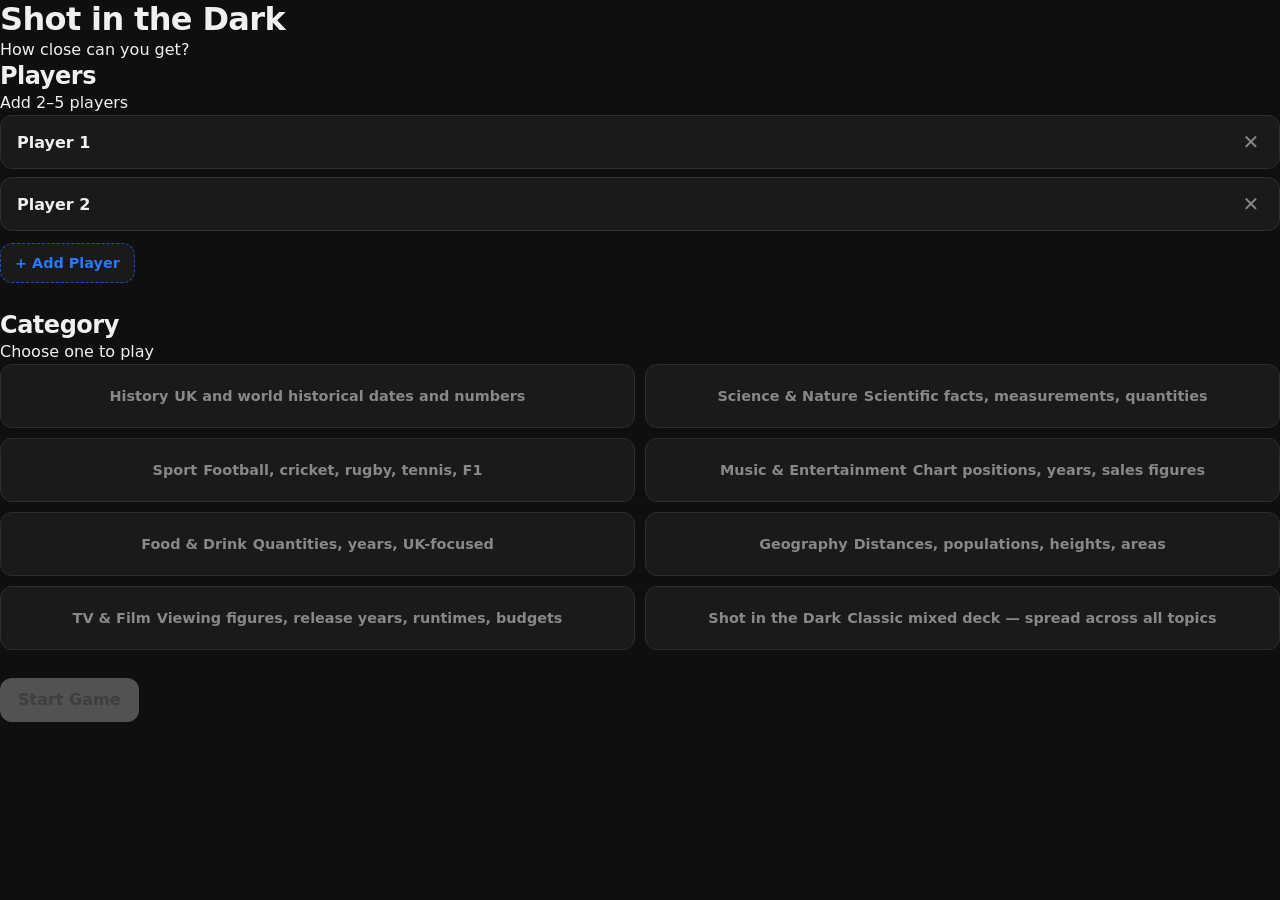
==== game.html @ 4a83808b "Initial build: Shot in the Dark game with 500 questions" ====
<!DOCTYPE html>
<html lang="en-GB">
<head>
  <meta charset="UTF-8">
  <meta name="viewport" content="width=device-width, initial-scale=1.0">
  <title>Shot in the Dark</title>
  <link rel="stylesheet" href="css/style.css">
</head>
<body>

  <!-- Top bar -->
  <header id="game-topbar" class="game-header">
    <span id="category-badge" class="category-badge"></span>
    <button id="end-btn" type="button" class="end-btn">End Game</button>
  </header>

  <main id="game-screen" class="game-main">

    <!-- Question area -->
    <section class="question-section">
      <p id="question-counter" class="question-counter">Question 1</p>
      <p id="question-text" class="question-text"></p>
    </section>

    <!-- Reveal -->
    <div class="reveal-area">
      <button id="reveal-btn" type="button" class="reveal-btn">Reveal Answer</button>
      <div id="answer-display" class="answer-display hidden">
        <span class="answer-label">Answer:</span>
        <span id="answer-value" class="answer-value"></span>
      </div>
    </div>

    <!-- Player score cards -->
    <section class="scores-section">
      <h2 class="scores-heading">Scores</h2>
      <div id="player-scores"></div>
    </section>

    <!-- Next question -->
    <div class="next-area">
      <button id="next-btn" type="button" class="next-btn hidden">Next Question</button>
    </div>

  </main>

  <!-- End Game modal / end screen -->
  <div id="end-screen" class="end-screen hidden" role="dialog" aria-modal="true" aria-labelledby="end-title">
    <div class="end-screen-inner">
      <h2 id="end-title" class="end-title">Final Scores</h2>
      <ol id="final-scores" class="final-scores"></ol>
      <div class="end-actions">
        <button id="play-again-btn" type="button" class="play-again-btn">Play Again</button>
        <button id="home-btn" type="button" class="home-btn">Home</button>
      </div>
    </div>
  </div>

  <script src="js/game.js"></script>
</body>
</html>
---- css/style.css ----
/* ============================================================
   Shot in the Dark — style.css
   Accent: electric blue #2979ff
   ============================================================ */

/* --- Reset & base ----------------------------------------- */

*, *::before, *::after {
  box-sizing: border-box;
  margin: 0;
  padding: 0;
}

:root {
  --bg:          #0f0f0f;
  --surface:     #1a1a1a;
  --surface-2:   #242424;
  --border:      #2e2e2e;
  --accent:      #2979ff;
  --accent-dim:  #1a4fbd;
  --accent-glow: rgba(41, 121, 255, 0.25);
  --text:        #f0f0f0;
  --text-muted:  #888;
  --danger:      #ff4444;
  --success:     #22c55e;
  --radius-sm:   8px;
  --radius-md:   12px;
  --radius-lg:   16px;
  --radius-pill: 999px;
  --font:        system-ui, -apple-system, 'Segoe UI', sans-serif;
}

html {
  font-size: 16px;
  -webkit-text-size-adjust: 100%;
}

body {
  background: var(--bg);
  color: var(--text);
  font-family: var(--font);
  line-height: 1.5;
  min-height: 100dvh;
  padding: 0 0 env(safe-area-inset-bottom);
}

h1, h2, h3 {
  line-height: 1.2;
  font-weight: 800;
  letter-spacing: -0.02em;
}

/* --- Layout wrapper --------------------------------------- */

.screen {
  max-width: 480px;
  margin: 0 auto;
  padding: 20px 16px 40px;
}

/* --- Typography ------------------------------------------- */

.page-title {
  font-size: 2rem;
  text-align: center;
  margin-bottom: 4px;
}

.page-subtitle {
  color: var(--text-muted);
  text-align: center;
  font-size: 0.9rem;
  margin-bottom: 28px;
}

.section-label {
  font-size: 0.75rem;
  font-weight: 700;
  letter-spacing: 0.1em;
  text-transform: uppercase;
  color: var(--text-muted);
  margin-bottom: 10px;
}

/* --- Buttons (base) --------------------------------------- */

button {
  display: inline-flex;
  align-items: center;
  justify-content: center;
  gap: 6px;
  border: none;
  cursor: pointer;
  font-family: var(--font);
  font-weight: 700;
  font-size: 1rem;
  border-radius: var(--radius-md);
  min-height: 44px;
  padding: 0 18px;
  transition: opacity 0.15s, background 0.15s, transform 0.1s;
  -webkit-tap-highlight-color: transparent;
  user-select: none;
}

button:active {
  transform: scale(0.96);
}

/* Primary — accent fill */
.btn-primary {
  background: var(--accent);
  color: #fff;
  width: 100%;
  font-size: 1.1rem;
  min-height: 52px;
  border-radius: var(--radius-lg);
  box-shadow: 0 0 16px var(--accent-glow);
}

.btn-primary:hover {
  background: #4a8fff;
}

.btn-primary:disabled {
  background: var(--surface-2);
  color: var(--text-muted);
  box-shadow: none;
  cursor: not-allowed;
}

.btn-primary:disabled:active {
  transform: none;
}

/* Secondary — outlined / ghost */
.btn-secondary {
  background: var(--surface-2);
  color: var(--text-muted);
  border: 1px solid var(--border);
}

.btn-secondary:hover {
  color: var(--text);
  border-color: #555;
}

/* Danger ghost */
.btn-danger {
  background: transparent;
  color: var(--text-muted);
  border: 1px solid var(--border);
  font-size: 1.1rem;
  min-width: 44px;
  padding: 0 10px;
}

.btn-danger:hover {
  color: var(--danger);
  border-color: var(--danger);
}

/* ============================================================
   HOME SCREEN
   ============================================================ */

/* --- Players section -------------------------------------- */

#player-list {
  display: flex;
  flex-direction: column;
  gap: 8px;
  margin-bottom: 12px;
}

.player-card {
  display: flex;
  align-items: center;
  gap: 8px;
  background: var(--surface);
  border: 1px solid var(--border);
  border-radius: var(--radius-md);
  padding: 8px 10px;
}

.player-name-input {
  flex: 1;
  background: transparent;
  border: none;
  outline: none;
  color: var(--text);
  font-family: var(--font);
  font-size: 1rem;
  font-weight: 600;
  min-height: 36px;
  padding: 4px 6px;
  border-radius: var(--radius-sm);
  caret-color: var(--accent);
}

.player-name-input::placeholder {
  color: var(--text-muted);
  font-weight: 400;
}

.player-name-input:focus {
  background: var(--surface-2);
}

.remove-player-btn {
  background: transparent;
  border: none;
  color: var(--text-muted);
  font-size: 1.25rem;
  min-height: 36px;
  min-width: 36px;
  border-radius: var(--radius-sm);
  padding: 0;
  line-height: 1;
}

.remove-player-btn:hover {
  color: var(--danger);
}

#add-player-btn {
  align-self: flex-start;
  background: var(--surface);
  color: var(--accent);
  border: 1px dashed var(--accent-dim);
  border-radius: var(--radius-md);
  font-size: 0.9rem;
  min-height: 40px;
  padding: 0 14px;
  margin-bottom: 28px;
}

#add-player-btn:hover {
  background: var(--accent-glow);
  border-style: solid;
}

/* --- Category grid ---------------------------------------- */

#category-grid {
  display: grid;
  grid-template-columns: 1fr 1fr;
  gap: 10px;
  margin-bottom: 28px;
}

.category-card {
  background: var(--surface);
  border: 1px solid var(--border);
  border-radius: var(--radius-md);
  padding: 14px 12px;
  cursor: pointer;
  text-align: center;
  transition: border-color 0.15s, background 0.15s, box-shadow 0.15s;
  -webkit-tap-highlight-color: transparent;
  user-select: none;
  min-height: 64px;
  display: flex;
  align-items: center;
  justify-content: center;
}

.category-card span {
  font-size: 0.9rem;
  font-weight: 700;
  color: var(--text-muted);
  line-height: 1.3;
}

.category-card:hover {
  border-color: #444;
  background: var(--surface-2);
}

.category-card:hover span {
  color: var(--text);
}

.category-card.active {
  border-color: var(--accent);
  background: rgba(41, 121, 255, 0.12);
  box-shadow: 0 0 0 1px var(--accent), 0 0 12px var(--accent-glow);
}

.category-card.active span {
  color: var(--text);
}

/* --- Start button ----------------------------------------- */

#start-btn {
  /* uses .btn-primary */
}

/* ============================================================
   GAME SCREEN
   ============================================================ */

/* --- Top bar ---------------------------------------------- */

#game-topbar {
  display: flex;
  align-items: center;
  justify-content: space-between;
  margin-bottom: 20px;
  gap: 12px;
}

#category-badge {
  background: var(--surface-2);
  border: 1px solid var(--border);
  border-radius: var(--radius-pill);
  padding: 5px 14px;
  font-size: 0.78rem;
  font-weight: 700;
  letter-spacing: 0.08em;
  text-transform: uppercase;
  color: var(--accent);
  white-space: nowrap;
}

#end-btn {
  background: transparent;
  color: var(--text-muted);
  border: 1px solid var(--border);
  font-size: 0.85rem;
  font-weight: 600;
  min-height: 36px;
  padding: 0 14px;
  border-radius: var(--radius-pill);
}

#end-btn:hover {
  color: var(--danger);
  border-color: var(--danger);
}

/* --- Question area ---------------------------------------- */

#question-counter {
  text-align: center;
  font-size: 0.8rem;
  color: var(--text-muted);
  font-weight: 600;
  letter-spacing: 0.06em;
  text-transform: uppercase;
  margin-bottom: 16px;
}

#question-text {
  font-size: 1.45rem;
  font-weight: 800;
  text-align: center;
  line-height: 1.3;
  margin-bottom: 28px;
  color: var(--text);
}

/* --- Reveal button & answer ------------------------------- */

#reveal-btn {
  /* uses .btn-primary */
  margin-bottom: 20px;
}

#answer-display {
  text-align: center;
  margin-bottom: 24px;
  padding: 20px 16px;
  background: var(--surface);
  border: 1px solid var(--accent);
  border-radius: var(--radius-lg);
  box-shadow: 0 0 20px var(--accent-glow);
}

#answer-display .answer-number {
  font-size: 3rem;
  font-weight: 900;
  color: var(--accent);
  letter-spacing: -0.03em;
  line-height: 1;
}

#answer-display .answer-unit {
  font-size: 1rem;
  color: var(--text-muted);
  margin-top: 4px;
}

/* --- Score cards ------------------------------------------ */

#player-scores {
  display: flex;
  flex-direction: column;
  gap: 8px;
  margin-bottom: 20px;
}

.score-card {
  display: flex;
  align-items: center;
  gap: 10px;
  background: var(--surface);
  border: 1px solid var(--border);
  border-radius: var(--radius-md);
  padding: 10px 12px;
  min-height: 56px;
}

.player-label {
  flex: 1;
  font-size: 0.95rem;
  font-weight: 700;
  color: var(--text);
  overflow: hidden;
  text-overflow: ellipsis;
  white-space: nowrap;
}

.score-value {
  font-size: 1.2rem;
  font-weight: 900;
  color: var(--text);
  min-width: 28px;
  text-align: center;
}

.score-minus,
.score-plus {
  min-width: 44px;
  min-height: 44px;
  border-radius: 50%;
  font-size: 1.3rem;
  font-weight: 700;
  padding: 0;
  line-height: 1;
}

.score-minus {
  background: var(--surface-2);
  color: var(--text-muted);
  border: 1px solid var(--border);
}

.score-minus:hover {
  color: var(--danger);
  border-color: var(--danger);
}

.score-plus {
  background: var(--accent);
  color: #fff;
  border: none;
  box-shadow: 0 0 8px var(--accent-glow);
}

.score-plus:hover {
  background: #4a8fff;
}

/* --- Next button ------------------------------------------ */

#next-btn {
  /* uses .btn-primary */
}

/* ============================================================
   END SCREEN / RESULTS
   ============================================================ */

#end-screen {
  padding: 20px 16px;
}

.results-list {
  display: flex;
  flex-direction: column;
  gap: 10px;
  margin-bottom: 28px;
}

.result-card {
  display: flex;
  align-items: center;
  gap: 12px;
  background: var(--surface);
  border: 1px solid var(--border);
  border-radius: var(--radius-md);
  padding: 12px 14px;
}

.result-rank {
  font-size: 1.1rem;
  font-weight: 900;
  color: var(--text-muted);
  min-width: 28px;
}

.result-card.winner {
  border-color: var(--accent);
  background: rgba(41, 121, 255, 0.1);
  box-shadow: 0 0 14px var(--accent-glow);
}

.result-card.winner .result-rank {
  color: var(--accent);
}

.result-name {
  flex: 1;
  font-size: 1rem;
  font-weight: 700;
}

.result-score {
  font-size: 1.3rem;
  font-weight: 900;
  color: var(--text);
}

.result-card.winner .result-score {
  color: var(--accent);
}

.end-actions {
  display: flex;
  flex-direction: column;
  gap: 10px;
}

/* ============================================================
   UTILITY / STATE HELPERS
   ============================================================ */

.hidden {
  display: none !important;
}

.text-muted {
  color: var(--text-muted);
}

/* ============================================================
   DESKTOP BUMP
   ============================================================ */

@media (min-width: 520px) {
  .screen {
    padding: 32px 24px 48px;
  }

  .page-title {
    font-size: 2.4rem;
  }

  #question-text {
    font-size: 1.65rem;
  }

  #answer-display .answer-number {
    font-size: 3.6rem;
  }
}
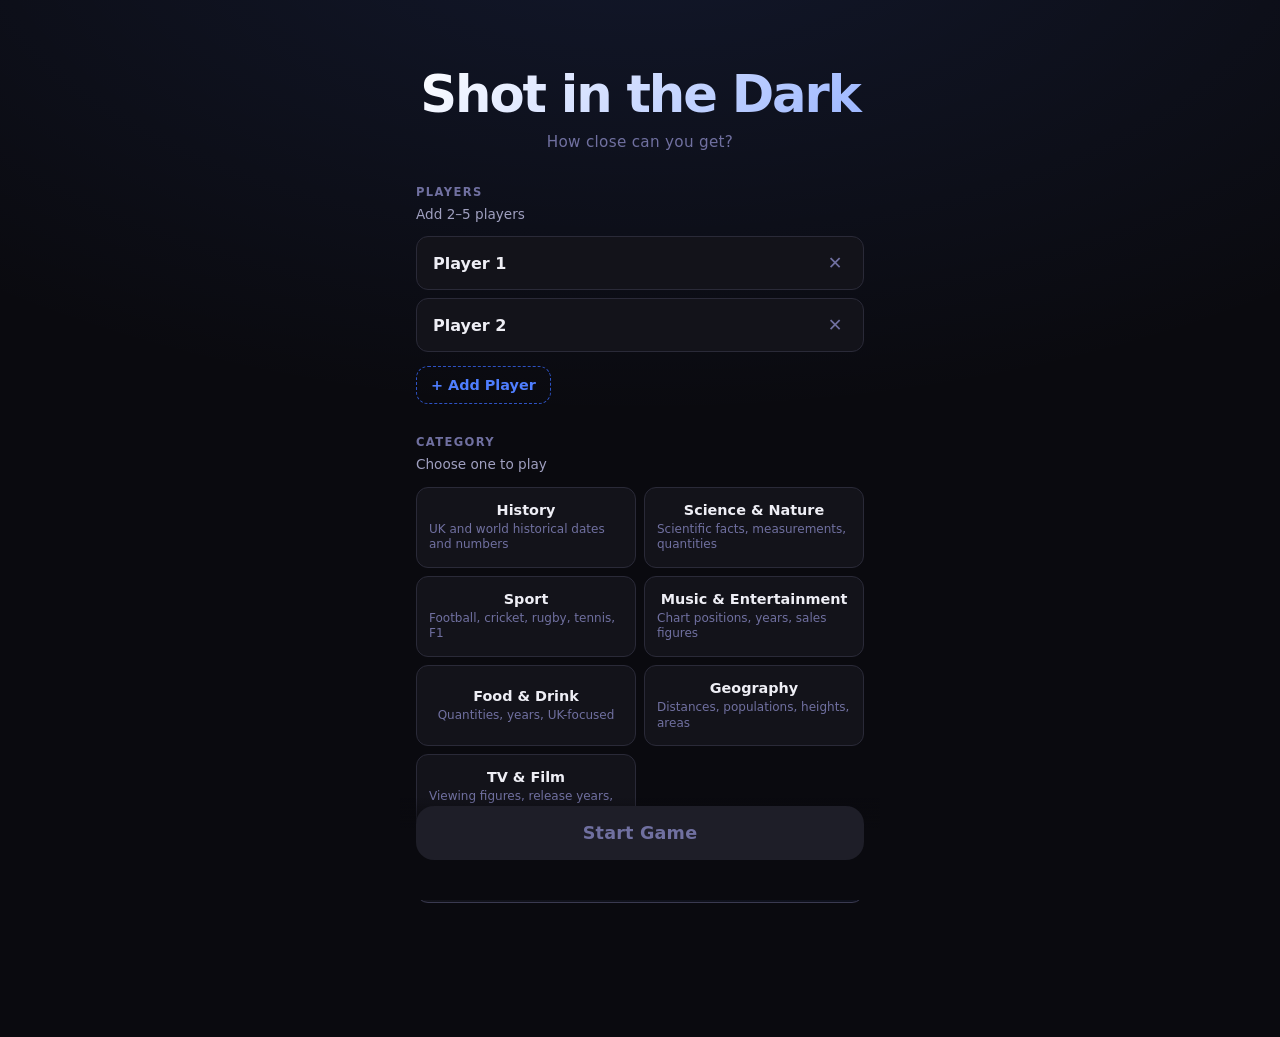
==== commit 891353bb: "Add 500 mixed questions, UI improvements, offline service worker" ====
--- a/game.html
+++ b/game.html
@@ -57,5 +57,8 @@
   </div>
 
   <script src="js/game.js"></script>
+  <script>
+    if ('serviceWorker' in navigator) navigator.serviceWorker.register('./sw.js');
+  </script>
 </body>
 </html>
--- a/css/style.css
+++ b/css/style.css
@@ -1,6 +1,5 @@
 /* ============================================================
    Shot in the Dark — style.css
-   Accent: electric blue #2979ff
    ============================================================ */
 
 /* --- Reset & base ----------------------------------------- */
@@ -12,20 +11,23 @@
 }
 
 :root {
-  --bg:          #0f0f0f;
-  --surface:     #1a1a1a;
-  --surface-2:   #242424;
-  --border:      #2e2e2e;
-  --accent:      #2979ff;
-  --accent-dim:  #1a4fbd;
-  --accent-glow: rgba(41, 121, 255, 0.25);
-  --text:        #f0f0f0;
-  --text-muted:  #888;
-  --danger:      #ff4444;
-  --success:     #22c55e;
+  --bg:          #0a0a0f;
+  --surface:     #13131a;
+  --surface-2:   #1e1e28;
+  --border:      #2a2a38;
+  --border-mid:  #3a3a50;
+  --accent:      #4f7eff;
+  --accent-dim:  #2d52c4;
+  --accent-glow: rgba(79, 126, 255, 0.22);
+  --accent-glow-strong: rgba(79, 126, 255, 0.4);
+  --text:        #eeeef5;
+  --text-muted:  #7070a0;
+  --text-soft:   #a0a0c0;
+  --danger:      #ff5555;
+  --gold:        #f5c542;
   --radius-sm:   8px;
   --radius-md:   12px;
-  --radius-lg:   16px;
+  --radius-lg:   18px;
   --radius-pill: 999px;
   --font:        system-ui, -apple-system, 'Segoe UI', sans-serif;
 }
@@ -41,7 +43,7 @@
   font-family: var(--font);
   line-height: 1.5;
   min-height: 100dvh;
-  padding: 0 0 env(safe-area-inset-bottom);
+  background-image: radial-gradient(ellipse 80% 50% at 50% -10%, rgba(79, 126, 255, 0.12), transparent);
 }
 
 h1, h2, h3 {
@@ -50,36 +52,10 @@
   letter-spacing: -0.02em;
 }
 
-/* --- Layout wrapper --------------------------------------- */
-
-.screen {
-  max-width: 480px;
-  margin: 0 auto;
-  padding: 20px 16px 40px;
-}
-
-/* --- Typography ------------------------------------------- */
-
-.page-title {
-  font-size: 2rem;
-  text-align: center;
-  margin-bottom: 4px;
-}
-
-.page-subtitle {
-  color: var(--text-muted);
-  text-align: center;
-  font-size: 0.9rem;
-  margin-bottom: 28px;
-}
-
-.section-label {
-  font-size: 0.75rem;
-  font-weight: 700;
-  letter-spacing: 0.1em;
-  text-transform: uppercase;
-  color: var(--text-muted);
-  margin-bottom: 10px;
+/* --- Utility ---------------------------------------------- */
+
+.hidden {
+  display: none !important;
 }
 
 /* --- Buttons (base) --------------------------------------- */
@@ -97,7 +73,7 @@
   border-radius: var(--radius-md);
   min-height: 44px;
   padding: 0 18px;
-  transition: opacity 0.15s, background 0.15s, transform 0.1s;
+  transition: background 0.15s, border-color 0.15s, box-shadow 0.15s, transform 0.1s, opacity 0.15s;
   -webkit-tap-highlight-color: transparent;
   user-select: none;
 }
@@ -112,13 +88,15 @@
   color: #fff;
   width: 100%;
   font-size: 1.1rem;
-  min-height: 52px;
+  min-height: 54px;
   border-radius: var(--radius-lg);
-  box-shadow: 0 0 16px var(--accent-glow);
+  box-shadow: 0 4px 24px var(--accent-glow-strong);
+  letter-spacing: 0.01em;
 }
 
 .btn-primary:hover {
-  background: #4a8fff;
+  background: #6a94ff;
+  box-shadow: 0 4px 32px var(--accent-glow-strong);
 }
 
 .btn-primary:disabled {
@@ -130,46 +108,67 @@
 
 .btn-primary:disabled:active {
   transform: none;
-}
-
-/* Secondary — outlined / ghost */
-.btn-secondary {
-  background: var(--surface-2);
-  color: var(--text-muted);
-  border: 1px solid var(--border);
-}
-
-.btn-secondary:hover {
-  color: var(--text);
-  border-color: #555;
-}
-
-/* Danger ghost */
-.btn-danger {
-  background: transparent;
-  color: var(--text-muted);
-  border: 1px solid var(--border);
-  font-size: 1.1rem;
-  min-width: 44px;
-  padding: 0 10px;
-}
-
-.btn-danger:hover {
-  color: var(--danger);
-  border-color: var(--danger);
 }
 
 /* ============================================================
    HOME SCREEN
    ============================================================ */
 
+.home-header {
+  text-align: center;
+  padding: 48px 20px 32px;
+  position: relative;
+}
+
+.game-title {
+  font-size: 2.6rem;
+  font-weight: 900;
+  letter-spacing: -0.04em;
+  background: linear-gradient(135deg, #fff 30%, var(--accent) 100%);
+  -webkit-background-clip: text;
+  -webkit-text-fill-color: transparent;
+  background-clip: text;
+  margin-bottom: 6px;
+}
+
+.game-subtitle {
+  color: var(--text-muted);
+  font-size: 0.95rem;
+  letter-spacing: 0.02em;
+}
+
+.home-main {
+  max-width: 480px;
+  margin: 0 auto;
+  padding: 0 16px;
+}
+
+.section {
+  margin-bottom: 32px;
+}
+
+.section-heading {
+  font-size: 0.72rem;
+  font-weight: 700;
+  letter-spacing: 0.12em;
+  text-transform: uppercase;
+  color: var(--text-muted);
+  margin-bottom: 4px;
+}
+
+.section-hint {
+  font-size: 0.85rem;
+  color: var(--text-soft);
+  margin-bottom: 12px;
+}
+
 /* --- Players section -------------------------------------- */
 
 #player-list {
   display: flex;
   flex-direction: column;
   gap: 8px;
-  margin-bottom: 12px;
+  margin-bottom: 10px;
 }
 
 .player-card {
@@ -180,6 +179,11 @@
   border: 1px solid var(--border);
   border-radius: var(--radius-md);
   padding: 8px 10px;
+  transition: border-color 0.15s;
+}
+
+.player-card:focus-within {
+  border-color: var(--border-mid);
 }
 
 .player-name-input {
@@ -202,15 +206,11 @@
   font-weight: 400;
 }
 
-.player-name-input:focus {
-  background: var(--surface-2);
-}
-
 .remove-player-btn {
   background: transparent;
   border: none;
   color: var(--text-muted);
-  font-size: 1.25rem;
+  font-size: 1.1rem;
   min-height: 36px;
   min-width: 36px;
   border-radius: var(--radius-sm);
@@ -224,18 +224,18 @@
 
 #add-player-btn {
   align-self: flex-start;
-  background: var(--surface);
+  background: transparent;
   color: var(--accent);
   border: 1px dashed var(--accent-dim);
   border-radius: var(--radius-md);
   font-size: 0.9rem;
-  min-height: 40px;
+  min-height: 38px;
   padding: 0 14px;
-  margin-bottom: 28px;
+  margin-top: 4px;
 }
 
 #add-player-btn:hover {
-  background: var(--accent-glow);
+  background: rgba(79, 126, 255, 0.08);
   border-style: solid;
 }
 
@@ -244,8 +244,8 @@
 #category-grid {
   display: grid;
   grid-template-columns: 1fr 1fr;
-  gap: 10px;
-  margin-bottom: 28px;
+  gap: 8px;
+  margin-bottom: 8px;
 }
 
 .category-card {
@@ -254,70 +254,145 @@
   border-radius: var(--radius-md);
   padding: 14px 12px;
   cursor: pointer;
-  text-align: center;
+  text-align: left;
   transition: border-color 0.15s, background 0.15s, box-shadow 0.15s;
   -webkit-tap-highlight-color: transparent;
   user-select: none;
-  min-height: 64px;
-  display: flex;
-  align-items: center;
-  justify-content: center;
-}
-
-.category-card span {
-  font-size: 0.9rem;
-  font-weight: 700;
-  color: var(--text-muted);
-  line-height: 1.3;
+  min-height: 72px;
+  display: flex;
+  flex-direction: column;
+  gap: 4px;
 }
 
 .category-card:hover {
-  border-color: #444;
+  border-color: var(--border-mid);
   background: var(--surface-2);
-}
-
-.category-card:hover span {
-  color: var(--text);
 }
 
 .category-card.active {
   border-color: var(--accent);
-  background: rgba(41, 121, 255, 0.12);
-  box-shadow: 0 0 0 1px var(--accent), 0 0 12px var(--accent-glow);
-}
-
-.category-card.active span {
-  color: var(--text);
-}
-
-/* --- Start button ----------------------------------------- */
+  background: rgba(79, 126, 255, 0.1);
+  box-shadow: 0 0 0 1px var(--accent), 0 0 16px var(--accent-glow);
+}
+
+/* Mixed card spans full width and looks special */
+.category-card[data-category="mixed"] {
+  grid-column: 1 / -1;
+  flex-direction: row;
+  align-items: center;
+  min-height: 60px;
+  background: linear-gradient(135deg, var(--surface) 0%, rgba(79, 126, 255, 0.06) 100%);
+  border-color: var(--border-mid);
+  gap: 12px;
+}
+
+.category-card[data-category="mixed"]:hover {
+  border-color: var(--accent-dim);
+}
+
+.category-card[data-category="mixed"].active {
+  border-color: var(--accent);
+  background: rgba(79, 126, 255, 0.12);
+  box-shadow: 0 0 0 1px var(--accent), 0 0 20px var(--accent-glow);
+}
+
+.category-card[data-category="mixed"] .cat-desc {
+  flex: 1;
+}
+
+.cat-name {
+  font-size: 0.9rem;
+  font-weight: 700;
+  color: var(--text);
+  display: block;
+}
+
+.cat-desc {
+  font-size: 0.75rem;
+  color: var(--text-muted);
+  font-weight: 400;
+  line-height: 1.3;
+  display: block;
+}
+
+.category-card.active .cat-name {
+  color: var(--text);
+}
+
+.category-card.active .cat-desc {
+  color: var(--text-soft);
+}
+
+/* --- Footer / Start button -------------------------------- */
+
+.home-footer {
+  max-width: 480px;
+  margin: 0 auto;
+  padding: 8px 16px 40px;
+  position: sticky;
+  bottom: 0;
+  background: linear-gradient(to top, var(--bg) 70%, transparent);
+}
 
 #start-btn {
-  /* uses .btn-primary */
+  background: var(--accent);
+  color: #fff;
+  width: 100%;
+  font-size: 1.1rem;
+  min-height: 54px;
+  border-radius: var(--radius-lg);
+  box-shadow: 0 4px 24px var(--accent-glow-strong);
+  letter-spacing: 0.01em;
+}
+
+#start-btn:hover:not(:disabled) {
+  background: #6a94ff;
+  box-shadow: 0 4px 32px var(--accent-glow-strong);
+}
+
+#start-btn:disabled {
+  background: var(--surface-2);
+  color: var(--text-muted);
+  box-shadow: none;
+  cursor: not-allowed;
+}
+
+#start-btn:disabled:active {
+  transform: none;
 }
 
 /* ============================================================
    GAME SCREEN
    ============================================================ */
 
+#game-screen {
+  display: flex;
+  flex-direction: column;
+  min-height: 100dvh;
+}
+
 /* --- Top bar ---------------------------------------------- */
 
 #game-topbar {
   display: flex;
   align-items: center;
   justify-content: space-between;
-  margin-bottom: 20px;
-  gap: 12px;
+  padding: 14px 16px 12px;
+  border-bottom: 1px solid var(--border);
+  background: var(--bg);
+  position: sticky;
+  top: 0;
+  z-index: 10;
 }
 
 #category-badge {
-  background: var(--surface-2);
-  border: 1px solid var(--border);
+  background: rgba(79, 126, 255, 0.12);
+  border: 1px solid var(--accent-dim);
   border-radius: var(--radius-pill);
   padding: 5px 14px;
-  font-size: 0.78rem;
-  font-weight: 700;
-  letter-spacing: 0.08em;
+  font-size: 0.75rem;
+  font-weight: 700;
+  letter-spacing: 0.1em;
   text-transform: uppercase;
   color: var(--accent);
   white-space: nowrap;
@@ -327,10 +402,10 @@
   background: transparent;
   color: var(--text-muted);
   border: 1px solid var(--border);
-  font-size: 0.85rem;
+  font-size: 0.8rem;
   font-weight: 600;
-  min-height: 36px;
-  padding: 0 14px;
+  min-height: 34px;
+  padding: 0 12px;
   border-radius: var(--radius-pill);
 }
 
@@ -341,63 +416,100 @@
 
 /* --- Question area ---------------------------------------- */
 
+.game-main {
+  flex: 1;
+  max-width: 480px;
+  margin: 0 auto;
+  width: 100%;
+  padding: 24px 16px 40px;
+  display: flex;
+  flex-direction: column;
+  gap: 20px;
+}
+
+.question-section {
+  display: flex;
+  flex-direction: column;
+  gap: 12px;
+}
+
 #question-counter {
   text-align: center;
-  font-size: 0.8rem;
-  color: var(--text-muted);
-  font-weight: 600;
-  letter-spacing: 0.06em;
+  font-size: 0.75rem;
+  color: var(--text-muted);
+  font-weight: 700;
+  letter-spacing: 0.1em;
   text-transform: uppercase;
-  margin-bottom: 16px;
 }
 
 #question-text {
-  font-size: 1.45rem;
+  font-size: 1.5rem;
   font-weight: 800;
   text-align: center;
   line-height: 1.3;
-  margin-bottom: 28px;
-  color: var(--text);
+  color: var(--text);
+  background: var(--surface);
+  border: 1px solid var(--border);
+  border-radius: var(--radius-lg);
+  padding: 24px 20px;
 }
 
 /* --- Reveal button & answer ------------------------------- */
 
+.reveal-area {
+  display: flex;
+  flex-direction: column;
+  gap: 12px;
+}
+
 #reveal-btn {
-  /* uses .btn-primary */
-  margin-bottom: 20px;
+  background: var(--accent);
+  color: #fff;
+  width: 100%;
+  font-size: 1.1rem;
+  min-height: 54px;
+  border-radius: var(--radius-lg);
+  box-shadow: 0 4px 24px var(--accent-glow-strong);
+}
+
+#reveal-btn:hover {
+  background: #6a94ff;
 }
 
 #answer-display {
   text-align: center;
-  margin-bottom: 24px;
-  padding: 20px 16px;
+  padding: 24px 20px;
   background: var(--surface);
   border: 1px solid var(--accent);
   border-radius: var(--radius-lg);
-  box-shadow: 0 0 20px var(--accent-glow);
-}
-
-#answer-display .answer-number {
-  font-size: 3rem;
+  box-shadow: 0 0 32px var(--accent-glow);
+  font-size: 2.6rem;
   font-weight: 900;
   color: var(--accent);
   letter-spacing: -0.03em;
   line-height: 1;
 }
 
-#answer-display .answer-unit {
-  font-size: 1rem;
-  color: var(--text-muted);
-  margin-top: 4px;
-}
-
 /* --- Score cards ------------------------------------------ */
 
+.scores-section {
+  display: flex;
+  flex-direction: column;
+  gap: 10px;
+}
+
+.scores-heading {
+  font-size: 0.72rem;
+  font-weight: 700;
+  letter-spacing: 0.12em;
+  text-transform: uppercase;
+  color: var(--text-muted);
+}
+
 #player-scores {
   display: flex;
   flex-direction: column;
   gap: 8px;
-  margin-bottom: 20px;
 }
 
 .score-card {
@@ -409,11 +521,12 @@
   border-radius: var(--radius-md);
   padding: 10px 12px;
   min-height: 56px;
+  transition: border-color 0.15s;
 }
 
 .player-label {
   flex: 1;
-  font-size: 0.95rem;
+  font-size: 1rem;
   font-weight: 700;
   color: var(--text);
   overflow: hidden;
@@ -422,10 +535,10 @@
 }
 
 .score-value {
-  font-size: 1.2rem;
+  font-size: 1.3rem;
   font-weight: 900;
   color: var(--text);
-  min-width: 28px;
+  min-width: 32px;
   text-align: center;
 }
 
@@ -434,7 +547,7 @@
   min-width: 44px;
   min-height: 44px;
   border-radius: 50%;
-  font-size: 1.3rem;
+  font-size: 1.4rem;
   font-weight: 700;
   padding: 0;
   line-height: 1;
@@ -455,32 +568,60 @@
   background: var(--accent);
   color: #fff;
   border: none;
-  box-shadow: 0 0 8px var(--accent-glow);
+  box-shadow: 0 2px 10px var(--accent-glow);
 }
 
 .score-plus:hover {
-  background: #4a8fff;
+  background: #6a94ff;
 }
 
 /* --- Next button ------------------------------------------ */
 
+.next-area {
+  padding-bottom: 8px;
+}
+
 #next-btn {
-  /* uses .btn-primary */
+  background: var(--surface-2);
+  color: var(--text);
+  border: 1px solid var(--border-mid);
+  width: 100%;
+  font-size: 1rem;
+  min-height: 50px;
+  border-radius: var(--radius-lg);
+}
+
+#next-btn:hover {
+  border-color: var(--accent);
+  color: var(--accent);
 }
 
 /* ============================================================
-   END SCREEN / RESULTS
+   END SCREEN
    ============================================================ */
 
 #end-screen {
-  padding: 20px 16px;
+  max-width: 480px;
+  margin: 0 auto;
+  width: 100%;
+  padding: 40px 16px;
+}
+
+#end-screen h2 {
+  font-size: 2rem;
+  text-align: center;
+  margin-bottom: 8px;
+  background: linear-gradient(135deg, #fff 30%, var(--accent) 100%);
+  -webkit-background-clip: text;
+  -webkit-text-fill-color: transparent;
+  background-clip: text;
 }
 
 .results-list {
   display: flex;
   flex-direction: column;
-  gap: 10px;
-  margin-bottom: 28px;
+  gap: 8px;
+  margin: 24px 0;
 }
 
 .result-card {
@@ -490,24 +631,24 @@
   background: var(--surface);
   border: 1px solid var(--border);
   border-radius: var(--radius-md);
-  padding: 12px 14px;
+  padding: 14px 16px;
 }
 
 .result-rank {
-  font-size: 1.1rem;
+  font-size: 1rem;
   font-weight: 900;
   color: var(--text-muted);
-  min-width: 28px;
+  min-width: 24px;
 }
 
 .result-card.winner {
   border-color: var(--accent);
-  background: rgba(41, 121, 255, 0.1);
-  box-shadow: 0 0 14px var(--accent-glow);
+  background: rgba(79, 126, 255, 0.1);
+  box-shadow: 0 0 20px var(--accent-glow);
 }
 
 .result-card.winner .result-rank {
-  color: var(--accent);
+  color: var(--gold);
 }
 
 .result-name {
@@ -519,7 +660,7 @@
 .result-score {
   font-size: 1.3rem;
   font-weight: 900;
-  color: var(--text);
+  color: var(--text-muted);
 }
 
 .result-card.winner .result-score {
@@ -532,36 +673,53 @@
   gap: 10px;
 }
 
+#play-again-btn {
+  background: var(--accent);
+  color: #fff;
+  width: 100%;
+  font-size: 1.1rem;
+  min-height: 54px;
+  border-radius: var(--radius-lg);
+  box-shadow: 0 4px 24px var(--accent-glow-strong);
+}
+
+#play-again-btn:hover {
+  background: #6a94ff;
+}
+
+#home-btn {
+  background: var(--surface-2);
+  color: var(--text-soft);
+  border: 1px solid var(--border);
+  width: 100%;
+  min-height: 48px;
+  border-radius: var(--radius-lg);
+}
+
+#home-btn:hover {
+  border-color: var(--border-mid);
+  color: var(--text);
+}
+
 /* ============================================================
-   UTILITY / STATE HELPERS
+   RESPONSIVE
    ============================================================ */
 
-.hidden {
-  display: none !important;
-}
-
-.text-muted {
-  color: var(--text-muted);
-}
-
-/* ============================================================
-   DESKTOP BUMP
-   ============================================================ */
-
 @media (min-width: 520px) {
-  .screen {
-    padding: 32px 24px 48px;
+  .home-header {
+    padding-top: 64px;
   }
 
-  .page-title {
-    font-size: 2.4rem;
+  .game-title {
+    font-size: 3.2rem;
   }
 
   #question-text {
-    font-size: 1.65rem;
+    font-size: 1.75rem;
+    padding: 28px 24px;
   }
 
-  #answer-display .answer-number {
-    font-size: 3.6rem;
+  #answer-display {
+    font-size: 3.2rem;
   }
 }
